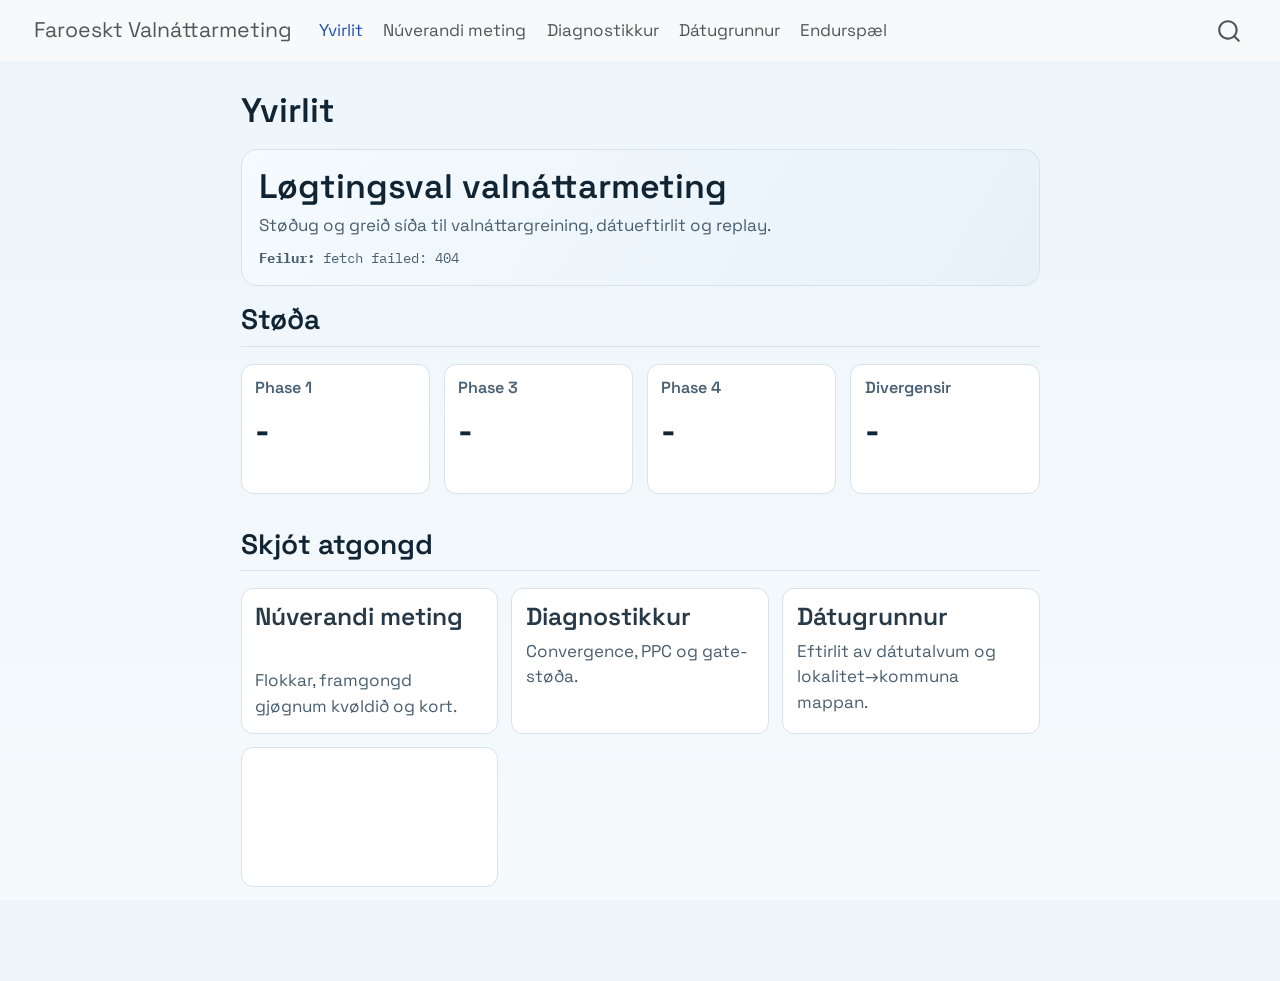
==== index.html @ c9852c03 "Publish website snapshot" ====
<!DOCTYPE html>
<html xmlns="http://www.w3.org/1999/xhtml" lang="en" xml:lang="en"><head>

<meta charset="utf-8">
<meta name="generator" content="quarto-1.8.25">

<meta name="viewport" content="width=device-width, initial-scale=1.0, user-scalable=yes">


<title>Yvirlit – Faroeskt Valnáttarmeting</title>
<style>
code{white-space: pre-wrap;}
span.smallcaps{font-variant: small-caps;}
div.columns{display: flex; gap: min(4vw, 1.5em);}
div.column{flex: auto; overflow-x: auto;}
div.hanging-indent{margin-left: 1.5em; text-indent: -1.5em;}
ul.task-list{list-style: none;}
ul.task-list li input[type="checkbox"] {
  width: 0.8em;
  margin: 0 0.8em 0.2em -1em; /* quarto-specific, see https://github.com/quarto-dev/quarto-cli/issues/4556 */ 
  vertical-align: middle;
}
</style>


<script src="site_libs/quarto-nav/quarto-nav.js"></script>
<script src="site_libs/quarto-nav/headroom.min.js"></script>
<script src="site_libs/clipboard/clipboard.min.js"></script>
<script src="site_libs/quarto-search/autocomplete.umd.js"></script>
<script src="site_libs/quarto-search/fuse.min.js"></script>
<script src="site_libs/quarto-search/quarto-search.js"></script>
<meta name="quarto:offset" content="./">
<script src="site_libs/quarto-html/quarto.js" type="module"></script>
<script src="site_libs/quarto-html/tabsets/tabsets.js" type="module"></script>
<script src="site_libs/quarto-html/axe/axe-check.js" type="module"></script>
<script src="site_libs/quarto-html/popper.min.js"></script>
<script src="site_libs/quarto-html/tippy.umd.min.js"></script>
<script src="site_libs/quarto-html/anchor.min.js"></script>
<link href="site_libs/quarto-html/tippy.css" rel="stylesheet">
<link href="site_libs/quarto-html/quarto-syntax-highlighting-7b89279ff1a6dce999919e0e67d4d9ec.css" rel="stylesheet" id="quarto-text-highlighting-styles">
<script src="site_libs/bootstrap/bootstrap.min.js"></script>
<link href="site_libs/bootstrap/bootstrap-icons.css" rel="stylesheet">
<link href="site_libs/bootstrap/bootstrap-e31584831b205ffbb2d98406f31c2a5b.min.css" rel="stylesheet" append-hash="true" id="quarto-bootstrap" data-mode="light">
<script id="quarto-search-options" type="application/json">{
  "location": "navbar",
  "copy-button": false,
  "collapse-after": 3,
  "panel-placement": "end",
  "type": "overlay",
  "limit": 50,
  "keyboard-shortcut": [
    "f",
    "/",
    "s"
  ],
  "show-item-context": false,
  "language": {
    "search-no-results-text": "No results",
    "search-matching-documents-text": "matching documents",
    "search-copy-link-title": "Copy link to search",
    "search-hide-matches-text": "Hide additional matches",
    "search-more-match-text": "more match in this document",
    "search-more-matches-text": "more matches in this document",
    "search-clear-button-title": "Clear",
    "search-text-placeholder": "",
    "search-detached-cancel-button-title": "Cancel",
    "search-submit-button-title": "Submit",
    "search-label": "Search"
  }
}</script>


<link rel="stylesheet" href="assets/site.css">
</head>

<body class="nav-fixed fullcontent quarto-light">

<div id="quarto-search-results"></div>
  <header id="quarto-header" class="headroom fixed-top">
    <nav class="navbar navbar-expand-lg " data-bs-theme="dark">
      <div class="navbar-container container-fluid">
      <div class="navbar-brand-container mx-auto">
    <a href="./index.html" class="navbar-brand navbar-brand-logo">
    </a>
    <a class="navbar-brand" href="./index.html">
    <span class="navbar-title">Faroeskt Valnáttarmeting</span>
    </a>
  </div>
            <div id="quarto-search" class="" title="Search"></div>
          <button class="navbar-toggler" type="button" data-bs-toggle="collapse" data-bs-target="#navbarCollapse" aria-controls="navbarCollapse" role="menu" aria-expanded="false" aria-label="Toggle navigation" onclick="if (window.quartoToggleHeadroom) { window.quartoToggleHeadroom(); }">
  <span class="navbar-toggler-icon"></span>
</button>
          <div class="collapse navbar-collapse" id="navbarCollapse">
            <ul class="navbar-nav navbar-nav-scroll me-auto">
  <li class="nav-item">
    <a class="nav-link active" href="./index.html" aria-current="page"> 
<span class="menu-text">Yvirlit</span></a>
  </li>  
  <li class="nav-item">
    <a class="nav-link" href="./nowcast.html"> 
<span class="menu-text">Núverandi meting</span></a>
  </li>  
  <li class="nav-item">
    <a class="nav-link" href="./diagnostics.html"> 
<span class="menu-text">Diagnostikkur</span></a>
  </li>  
  <li class="nav-item">
    <a class="nav-link" href="./data.html"> 
<span class="menu-text">Dátugrunnur</span></a>
  </li>  
  <li class="nav-item">
    <a class="nav-link" href="./replay.html"> 
<span class="menu-text">Endurspæl</span></a>
  </li>  
</ul>
          </div> <!-- /navcollapse -->
            <div class="quarto-navbar-tools">
</div>
      </div> <!-- /container-fluid -->
    </nav>
</header>
<!-- content -->
<div id="quarto-content" class="quarto-container page-columns page-rows-contents page-layout-article page-navbar">
<!-- sidebar -->
<!-- margin-sidebar -->
    
<!-- main -->
<main class="content" id="quarto-document-content">

<header id="title-block-header" class="quarto-title-block default">
<div class="quarto-title">
<h1 class="title">Yvirlit</h1>
</div>



<div class="quarto-title-meta">

    
  
    
  </div>
  


</header>


<div class="hero">
<h1>
Løgtingsval valnáttarmeting
</h1>
<p>
Støðug og greið síða til valnáttargreining, dátueftirlit og replay.
</p>
<div class="hero-meta">
<span id="last-sync">Loading…</span>
</div>
</div>
<section id="støða" class="level2">
<h2 class="anchored" data-anchor-id="støða">Støða</h2>
<div class="grid-4">
<div class="kpi-card">
<h3 class="anchored">
Phase 1
</h3>
<div id="kpi-phase1" class="kpi">
-
</div>
</div>
<div class="kpi-card">
<h3 class="anchored">
Phase 3
</h3>
<div id="kpi-phase3" class="kpi">
-
</div>
</div>
<div class="kpi-card">
<h3 class="anchored">
Phase 4
</h3>
<div id="kpi-phase4" class="kpi">
-
</div>
</div>
<div class="kpi-card">
<h3 class="anchored">
Divergensir
</h3>
<div id="kpi-div" class="kpi">
-
</div>
</div>
</div>
</section>
<section id="skjót-atgongd" class="level2">
<h2 class="anchored" data-anchor-id="skjót-atgongd">Skjót atgongd</h2>
<div class="grid-3">
<a class="nav-card" href="nowcast.html">
<h3 class="anchored">
Núverandi meting
</h3>
<p>
Flokkar, framgongd gjøgnum kvøldið og kort.
</p>
</a> <a class="nav-card" href="diagnostics.html">
<h3 class="anchored">
Diagnostikkur
</h3>
<p>
Convergence, PPC og gate-støða.
</p>
</a> <a class="nav-card" href="data.html">
<h3 class="anchored">
Dátugrunnur
</h3>
<p>
Eftirlit av dátutalvum og lokalitet→kommuna mappan.
</p>
</a><p><a class="nav-card" href="data.html"></a></p>
</div>
<script src="assets/site.js"></script>
<script>
window.renderOverviewPage();
</script>


</section>

</main> <!-- /main -->
<script id="quarto-html-after-body" type="application/javascript">
  window.document.addEventListener("DOMContentLoaded", function (event) {
    const icon = "";
    const anchorJS = new window.AnchorJS();
    anchorJS.options = {
      placement: 'right',
      icon: icon
    };
    anchorJS.add('.anchored');
    const isCodeAnnotation = (el) => {
      for (const clz of el.classList) {
        if (clz.startsWith('code-annotation-')) {                     
          return true;
        }
      }
      return false;
    }
    const onCopySuccess = function(e) {
      // button target
      const button = e.trigger;
      // don't keep focus
      button.blur();
      // flash "checked"
      button.classList.add('code-copy-button-checked');
      var currentTitle = button.getAttribute("title");
      button.setAttribute("title", "Copied!");
      let tooltip;
      if (window.bootstrap) {
        button.setAttribute("data-bs-toggle", "tooltip");
        button.setAttribute("data-bs-placement", "left");
        button.setAttribute("data-bs-title", "Copied!");
        tooltip = new bootstrap.Tooltip(button, 
          { trigger: "manual", 
            customClass: "code-copy-button-tooltip",
            offset: [0, -8]});
        tooltip.show();    
      }
      setTimeout(function() {
        if (tooltip) {
          tooltip.hide();
          button.removeAttribute("data-bs-title");
          button.removeAttribute("data-bs-toggle");
          button.removeAttribute("data-bs-placement");
        }
        button.setAttribute("title", currentTitle);
        button.classList.remove('code-copy-button-checked');
      }, 1000);
      // clear code selection
      e.clearSelection();
    }
    const getTextToCopy = function(trigger) {
      const outerScaffold = trigger.parentElement.cloneNode(true);
      const codeEl = outerScaffold.querySelector('code');
      for (const childEl of codeEl.children) {
        if (isCodeAnnotation(childEl)) {
          childEl.remove();
        }
      }
      return codeEl.innerText;
    }
    const clipboard = new window.ClipboardJS('.code-copy-button:not([data-in-quarto-modal])', {
      text: getTextToCopy
    });
    clipboard.on('success', onCopySuccess);
    if (window.document.getElementById('quarto-embedded-source-code-modal')) {
      const clipboardModal = new window.ClipboardJS('.code-copy-button[data-in-quarto-modal]', {
        text: getTextToCopy,
        container: window.document.getElementById('quarto-embedded-source-code-modal')
      });
      clipboardModal.on('success', onCopySuccess);
    }
      var localhostRegex = new RegExp(/^(?:http|https):\/\/localhost\:?[0-9]*\//);
      var mailtoRegex = new RegExp(/^mailto:/);
        var filterRegex = new RegExp('/' + window.location.host + '/');
      var isInternal = (href) => {
          return filterRegex.test(href) || localhostRegex.test(href) || mailtoRegex.test(href);
      }
      // Inspect non-navigation links and adorn them if external
     var links = window.document.querySelectorAll('a[href]:not(.nav-link):not(.navbar-brand):not(.toc-action):not(.sidebar-link):not(.sidebar-item-toggle):not(.pagination-link):not(.no-external):not([aria-hidden]):not(.dropdown-item):not(.quarto-navigation-tool):not(.about-link)');
      for (var i=0; i<links.length; i++) {
        const link = links[i];
        if (!isInternal(link.href)) {
          // undo the damage that might have been done by quarto-nav.js in the case of
          // links that we want to consider external
          if (link.dataset.originalHref !== undefined) {
            link.href = link.dataset.originalHref;
          }
        }
      }
    function tippyHover(el, contentFn, onTriggerFn, onUntriggerFn) {
      const config = {
        allowHTML: true,
        maxWidth: 500,
        delay: 100,
        arrow: false,
        appendTo: function(el) {
            return el.parentElement;
        },
        interactive: true,
        interactiveBorder: 10,
        theme: 'quarto',
        placement: 'bottom-start',
      };
      if (contentFn) {
        config.content = contentFn;
      }
      if (onTriggerFn) {
        config.onTrigger = onTriggerFn;
      }
      if (onUntriggerFn) {
        config.onUntrigger = onUntriggerFn;
      }
      window.tippy(el, config); 
    }
    const noterefs = window.document.querySelectorAll('a[role="doc-noteref"]');
    for (var i=0; i<noterefs.length; i++) {
      const ref = noterefs[i];
      tippyHover(ref, function() {
        // use id or data attribute instead here
        let href = ref.getAttribute('data-footnote-href') || ref.getAttribute('href');
        try { href = new URL(href).hash; } catch {}
        const id = href.replace(/^#\/?/, "");
        const note = window.document.getElementById(id);
        if (note) {
          return note.innerHTML;
        } else {
          return "";
        }
      });
    }
    const xrefs = window.document.querySelectorAll('a.quarto-xref');
    const processXRef = (id, note) => {
      // Strip column container classes
      const stripColumnClz = (el) => {
        el.classList.remove("page-full", "page-columns");
        if (el.children) {
          for (const child of el.children) {
            stripColumnClz(child);
          }
        }
      }
      stripColumnClz(note)
      if (id === null || id.startsWith('sec-')) {
        // Special case sections, only their first couple elements
        const container = document.createElement("div");
        if (note.children && note.children.length > 2) {
          container.appendChild(note.children[0].cloneNode(true));
          for (let i = 1; i < note.children.length; i++) {
            const child = note.children[i];
            if (child.tagName === "P" && child.innerText === "") {
              continue;
            } else {
              container.appendChild(child.cloneNode(true));
              break;
            }
          }
          if (window.Quarto?.typesetMath) {
            window.Quarto.typesetMath(container);
          }
          return container.innerHTML
        } else {
          if (window.Quarto?.typesetMath) {
            window.Quarto.typesetMath(note);
          }
          return note.innerHTML;
        }
      } else {
        // Remove any anchor links if they are present
        const anchorLink = note.querySelector('a.anchorjs-link');
        if (anchorLink) {
          anchorLink.remove();
        }
        if (window.Quarto?.typesetMath) {
          window.Quarto.typesetMath(note);
        }
        if (note.classList.contains("callout")) {
          return note.outerHTML;
        } else {
          return note.innerHTML;
        }
      }
    }
    for (var i=0; i<xrefs.length; i++) {
      const xref = xrefs[i];
      tippyHover(xref, undefined, function(instance) {
        instance.disable();
        let url = xref.getAttribute('href');
        let hash = undefined; 
        if (url.startsWith('#')) {
          hash = url;
        } else {
          try { hash = new URL(url).hash; } catch {}
        }
        if (hash) {
          const id = hash.replace(/^#\/?/, "");
          const note = window.document.getElementById(id);
          if (note !== null) {
            try {
              const html = processXRef(id, note.cloneNode(true));
              instance.setContent(html);
            } finally {
              instance.enable();
              instance.show();
            }
          } else {
            // See if we can fetch this
            fetch(url.split('#')[0])
            .then(res => res.text())
            .then(html => {
              const parser = new DOMParser();
              const htmlDoc = parser.parseFromString(html, "text/html");
              const note = htmlDoc.getElementById(id);
              if (note !== null) {
                const html = processXRef(id, note);
                instance.setContent(html);
              } 
            }).finally(() => {
              instance.enable();
              instance.show();
            });
          }
        } else {
          // See if we can fetch a full url (with no hash to target)
          // This is a special case and we should probably do some content thinning / targeting
          fetch(url)
          .then(res => res.text())
          .then(html => {
            const parser = new DOMParser();
            const htmlDoc = parser.parseFromString(html, "text/html");
            const note = htmlDoc.querySelector('main.content');
            if (note !== null) {
              // This should only happen for chapter cross references
              // (since there is no id in the URL)
              // remove the first header
              if (note.children.length > 0 && note.children[0].tagName === "HEADER") {
                note.children[0].remove();
              }
              const html = processXRef(null, note);
              instance.setContent(html);
            } 
          }).finally(() => {
            instance.enable();
            instance.show();
          });
        }
      }, function(instance) {
      });
    }
        let selectedAnnoteEl;
        const selectorForAnnotation = ( cell, annotation) => {
          let cellAttr = 'data-code-cell="' + cell + '"';
          let lineAttr = 'data-code-annotation="' +  annotation + '"';
          const selector = 'span[' + cellAttr + '][' + lineAttr + ']';
          return selector;
        }
        const selectCodeLines = (annoteEl) => {
          const doc = window.document;
          const targetCell = annoteEl.getAttribute("data-target-cell");
          const targetAnnotation = annoteEl.getAttribute("data-target-annotation");
          const annoteSpan = window.document.querySelector(selectorForAnnotation(targetCell, targetAnnotation));
          const lines = annoteSpan.getAttribute("data-code-lines").split(",");
          const lineIds = lines.map((line) => {
            return targetCell + "-" + line;
          })
          let top = null;
          let height = null;
          let parent = null;
          if (lineIds.length > 0) {
              //compute the position of the single el (top and bottom and make a div)
              const el = window.document.getElementById(lineIds[0]);
              top = el.offsetTop;
              height = el.offsetHeight;
              parent = el.parentElement.parentElement;
            if (lineIds.length > 1) {
              const lastEl = window.document.getElementById(lineIds[lineIds.length - 1]);
              const bottom = lastEl.offsetTop + lastEl.offsetHeight;
              height = bottom - top;
            }
            if (top !== null && height !== null && parent !== null) {
              // cook up a div (if necessary) and position it 
              let div = window.document.getElementById("code-annotation-line-highlight");
              if (div === null) {
                div = window.document.createElement("div");
                div.setAttribute("id", "code-annotation-line-highlight");
                div.style.position = 'absolute';
                parent.appendChild(div);
              }
              div.style.top = top - 2 + "px";
              div.style.height = height + 4 + "px";
              div.style.left = 0;
              let gutterDiv = window.document.getElementById("code-annotation-line-highlight-gutter");
              if (gutterDiv === null) {
                gutterDiv = window.document.createElement("div");
                gutterDiv.setAttribute("id", "code-annotation-line-highlight-gutter");
                gutterDiv.style.position = 'absolute';
                const codeCell = window.document.getElementById(targetCell);
                const gutter = codeCell.querySelector('.code-annotation-gutter');
                gutter.appendChild(gutterDiv);
              }
              gutterDiv.style.top = top - 2 + "px";
              gutterDiv.style.height = height + 4 + "px";
            }
            selectedAnnoteEl = annoteEl;
          }
        };
        const unselectCodeLines = () => {
          const elementsIds = ["code-annotation-line-highlight", "code-annotation-line-highlight-gutter"];
          elementsIds.forEach((elId) => {
            const div = window.document.getElementById(elId);
            if (div) {
              div.remove();
            }
          });
          selectedAnnoteEl = undefined;
        };
          // Handle positioning of the toggle
      window.addEventListener(
        "resize",
        throttle(() => {
          elRect = undefined;
          if (selectedAnnoteEl) {
            selectCodeLines(selectedAnnoteEl);
          }
        }, 10)
      );
      function throttle(fn, ms) {
      let throttle = false;
      let timer;
        return (...args) => {
          if(!throttle) { // first call gets through
              fn.apply(this, args);
              throttle = true;
          } else { // all the others get throttled
              if(timer) clearTimeout(timer); // cancel #2
              timer = setTimeout(() => {
                fn.apply(this, args);
                timer = throttle = false;
              }, ms);
          }
        };
      }
        // Attach click handler to the DT
        const annoteDls = window.document.querySelectorAll('dt[data-target-cell]');
        for (const annoteDlNode of annoteDls) {
          annoteDlNode.addEventListener('click', (event) => {
            const clickedEl = event.target;
            if (clickedEl !== selectedAnnoteEl) {
              unselectCodeLines();
              const activeEl = window.document.querySelector('dt[data-target-cell].code-annotation-active');
              if (activeEl) {
                activeEl.classList.remove('code-annotation-active');
              }
              selectCodeLines(clickedEl);
              clickedEl.classList.add('code-annotation-active');
            } else {
              // Unselect the line
              unselectCodeLines();
              clickedEl.classList.remove('code-annotation-active');
            }
          });
        }
    const findCites = (el) => {
      const parentEl = el.parentElement;
      if (parentEl) {
        const cites = parentEl.dataset.cites;
        if (cites) {
          return {
            el,
            cites: cites.split(' ')
          };
        } else {
          return findCites(el.parentElement)
        }
      } else {
        return undefined;
      }
    };
    var bibliorefs = window.document.querySelectorAll('a[role="doc-biblioref"]');
    for (var i=0; i<bibliorefs.length; i++) {
      const ref = bibliorefs[i];
      const citeInfo = findCites(ref);
      if (citeInfo) {
        tippyHover(citeInfo.el, function() {
          var popup = window.document.createElement('div');
          citeInfo.cites.forEach(function(cite) {
            var citeDiv = window.document.createElement('div');
            citeDiv.classList.add('hanging-indent');
            citeDiv.classList.add('csl-entry');
            var biblioDiv = window.document.getElementById('ref-' + cite);
            if (biblioDiv) {
              citeDiv.innerHTML = biblioDiv.innerHTML;
            }
            popup.appendChild(citeDiv);
          });
          return popup.innerHTML;
        });
      }
    }
  });
  </script>
</div> <!-- /content -->




</body></html>
---- site_libs/quarto-html/tippy.css ----
.tippy-box[data-animation=fade][data-state=hidden]{opacity:0}[data-tippy-root]{max-width:calc(100vw - 10px)}.tippy-box{position:relative;background-color:#333;color:#fff;border-radius:4px;font-size:14px;line-height:1.4;white-space:normal;outline:0;transition-property:transform,visibility,opacity}.tippy-box[data-placement^=top]>.tippy-arrow{bottom:0}.tippy-box[data-placement^=top]>.tippy-arrow:before{bottom:-7px;left:0;border-width:8px 8px 0;border-top-color:initial;transform-origin:center top}.tippy-box[data-placement^=bottom]>.tippy-arrow{top:0}.tippy-box[data-placement^=bottom]>.tippy-arrow:before{top:-7px;left:0;border-width:0 8px 8px;border-bottom-color:initial;transform-origin:center bottom}.tippy-box[data-placement^=left]>.tippy-arrow{right:0}.tippy-box[data-placement^=left]>.tippy-arrow:before{border-width:8px 0 8px 8px;border-left-color:initial;right:-7px;transform-origin:center left}.tippy-box[data-placement^=right]>.tippy-arrow{left:0}.tippy-box[data-placement^=right]>.tippy-arrow:before{left:-7px;border-width:8px 8px 8px 0;border-right-color:initial;transform-origin:center right}.tippy-box[data-inertia][data-state=visible]{transition-timing-function:cubic-bezier(.54,1.5,.38,1.11)}.tippy-arrow{width:16px;height:16px;color:#333}.tippy-arrow:before{content:"";position:absolute;border-color:transparent;border-style:solid}.tippy-content{position:relative;padding:5px 9px;z-index:1}
---- site_libs/quarto-html/quarto-syntax-highlighting-7b89279ff1a6dce999919e0e67d4d9ec.css ----
/* quarto syntax highlight colors */
:root {
  --quarto-hl-ot-color: #003B4F;
  --quarto-hl-at-color: #657422;
  --quarto-hl-ss-color: #20794D;
  --quarto-hl-an-color: #5E5E5E;
  --quarto-hl-fu-color: #4758AB;
  --quarto-hl-st-color: #20794D;
  --quarto-hl-cf-color: #003B4F;
  --quarto-hl-op-color: #5E5E5E;
  --quarto-hl-er-color: #AD0000;
  --quarto-hl-bn-color: #AD0000;
  --quarto-hl-al-color: #AD0000;
  --quarto-hl-va-color: #111111;
  --quarto-hl-bu-color: inherit;
  --quarto-hl-ex-color: inherit;
  --quarto-hl-pp-color: #AD0000;
  --quarto-hl-in-color: #5E5E5E;
  --quarto-hl-vs-color: #20794D;
  --quarto-hl-wa-color: #5E5E5E;
  --quarto-hl-do-color: #5E5E5E;
  --quarto-hl-im-color: #00769E;
  --quarto-hl-ch-color: #20794D;
  --quarto-hl-dt-color: #AD0000;
  --quarto-hl-fl-color: #AD0000;
  --quarto-hl-co-color: #5E5E5E;
  --quarto-hl-cv-color: #5E5E5E;
  --quarto-hl-cn-color: #8f5902;
  --quarto-hl-sc-color: #5E5E5E;
  --quarto-hl-dv-color: #AD0000;
  --quarto-hl-kw-color: #003B4F;
}

/* other quarto variables */
:root {
  --quarto-font-monospace: SFMono-Regular, Menlo, Monaco, Consolas, "Liberation Mono", "Courier New", monospace;
}

/* syntax highlight based on Pandoc's rules */
pre > code.sourceCode > span {
  color: #003B4F;
}

code.sourceCode > span {
  color: #003B4F;
}

div.sourceCode,
div.sourceCode pre.sourceCode {
  color: #003B4F;
}

/* Normal */
code span {
  color: #003B4F;
}

/* Alert */
code span.al {
  color: #AD0000;
  font-style: inherit;
}

/* Annotation */
code span.an {
  color: #5E5E5E;
  font-style: inherit;
}

/* Attribute */
code span.at {
  color: #657422;
  font-style: inherit;
}

/* BaseN */
code span.bn {
  color: #AD0000;
  font-style: inherit;
}

/* BuiltIn */
code span.bu {
  font-style: inherit;
}

/* ControlFlow */
code span.cf {
  color: #003B4F;
  font-weight: bold;
  font-style: inherit;
}

/* Char */
code span.ch {
  color: #20794D;
  font-style: inherit;
}

/* Constant */
code span.cn {
  color: #8f5902;
  font-style: inherit;
}

/* Comment */
code span.co {
  color: #5E5E5E;
  font-style: inherit;
}

/* CommentVar */
code span.cv {
  color: #5E5E5E;
  font-style: italic;
}

/* Documentation */
code span.do {
  color: #5E5E5E;
  font-style: italic;
}

/* DataType */
code span.dt {
  color: #AD0000;
  font-style: inherit;
}

/* DecVal */
code span.dv {
  color: #AD0000;
  font-style: inherit;
}

/* Error */
code span.er {
  color: #AD0000;
  font-style: inherit;
}

/* Extension */
code span.ex {
  font-style: inherit;
}

/* Float */
code span.fl {
  color: #AD0000;
  font-style: inherit;
}

/* Function */
code span.fu {
  color: #4758AB;
  font-style: inherit;
}

/* Import */
code span.im {
  color: #00769E;
  font-style: inherit;
}

/* Information */
code span.in {
  color: #5E5E5E;
  font-style: inherit;
}

/* Keyword */
code span.kw {
  color: #003B4F;
  font-weight: bold;
  font-style: inherit;
}

/* Operator */
code span.op {
  color: #5E5E5E;
  font-style: inherit;
}

/* Other */
code span.ot {
  color: #003B4F;
  font-style: inherit;
}

/* Preprocessor */
code span.pp {
  color: #AD0000;
  font-style: inherit;
}

/* SpecialChar */
code span.sc {
  color: #5E5E5E;
  font-style: inherit;
}

/* SpecialString */
code span.ss {
  color: #20794D;
  font-style: inherit;
}

/* String */
code span.st {
  color: #20794D;
  font-style: inherit;
}

/* Variable */
code span.va {
  color: #111111;
  font-style: inherit;
}

/* VerbatimString */
code span.vs {
  color: #20794D;
  font-style: inherit;
}

/* Warning */
code span.wa {
  color: #5E5E5E;
  font-style: italic;
}

.prevent-inlining {
  content: "</";
}

/*# sourceMappingURL=3944bc705cfaf4c80e56f77c5205168a.css.map */
---- assets/site.css ----
@import url('https://fonts.googleapis.com/css2?family=Space+Grotesk:wght@500;700&family=IBM+Plex+Mono:wght@400;500&display=swap');

:root {
  --ink: #102433;
  --muted: #4a5f70;
  --panel: #ffffff;
  --line: #d7e2ea;
  --blue: #1f5fa9;
  --red: #c73529;
  --green: #177c55;
}

body {
  font-family: 'Space Grotesk', sans-serif;
  color: var(--ink);
  background: linear-gradient(180deg, #edf5fb 0%, #f5fafc 100%);
}

.hero {
  background: linear-gradient(120deg, #f5fbff 0%, #e6f1f9 100%);
  border: 1px solid var(--line);
  border-radius: 16px;
  padding: 1rem;
  margin-bottom: 1rem;
}

.hero h1 { margin: 0 0 .3rem; }
.hero p { margin: 0; color: var(--muted); }
.hero-meta { margin-top: .5rem; font-family: 'IBM Plex Mono', monospace; font-size: .85rem; }

.panel {
  background: var(--panel);
  border: 1px solid var(--line);
  border-radius: 14px;
  padding: .85rem;
  margin-bottom: 1rem;
  box-shadow: 0 8px 22px rgba(16, 36, 51, .06);
}

.grid-4 { display: grid; grid-template-columns: repeat(4, minmax(0,1fr)); gap: .8rem; margin-bottom: 1rem; }
.grid-3 { display: grid; grid-template-columns: repeat(3, minmax(0,1fr)); gap: .8rem; }
.grid-2 { display: grid; grid-template-columns: repeat(2, minmax(0,1fr)); gap: .8rem; }
.grid-2-wide { display: grid; grid-template-columns: 2fr 1fr; gap: .8rem; margin-bottom: 1rem; }

.kpi-card { background: #fff; border: 1px solid var(--line); border-radius: 12px; padding: .8rem; min-height: 130px; }
.kpi-card h3 { margin: 0 0 .45rem; font-size: .95rem; color: #365065; }
.kpi { font-size: 2rem; font-weight: 700; }

.nav-card {
  text-decoration: none;
  color: inherit;
  background: #fff;
  border: 1px solid var(--line);
  border-radius: 12px;
  padding: .8rem;
  display: block;
  min-height: 140px;
}

.nav-card h3 { margin: 0 0 .4rem; }
.nav-card p { margin: 0; color: var(--muted); }

.party-grid { display: grid; grid-template-columns: repeat(2,minmax(0,1fr)); gap: .7rem; }
.party-card { border: 1px solid var(--line); border-radius: 12px; padding: .7rem; min-height: 160px; }
.party-name { color: #3f5a6c; font-size: .9rem; }
.party-metric { font-size: 2rem; font-weight: 700; line-height: 1; margin-top: .4rem; }
.party-delta-up { color: var(--green); font-family: 'IBM Plex Mono', monospace; }
.party-delta-down { color: var(--red); font-family: 'IBM Plex Mono', monospace; }

.timeline-row { display: grid; grid-template-columns: 55px 1fr 90px; gap: .5rem; align-items: center; margin-bottom: .4rem; }
.timeline-time,.timeline-v { font-family: 'IBM Plex Mono', monospace; font-size: .75rem; }
.track { height: 10px; border-radius: 999px; background: #dce7ef; overflow: hidden; }
.fill-reported { height: 10px; background: linear-gradient(90deg, #1f5fa9, #6ea1dc); }
.fill-unc { height: 8px; background: linear-gradient(90deg, #c73529, #e27e72); margin-top: 2px; }

.map { height: 520px; border-radius: 10px; border: 1px solid var(--line); }
.map-short { height: 420px; }

.status-table { width: 100%; border-collapse: collapse; }
.status-table th,.status-table td { padding: .55rem; border-bottom: 1px solid #e8eef3; text-align: left; }
.badge { font-family: 'IBM Plex Mono', monospace; font-size: .75rem; padding: .12rem .4rem; border-radius: 999px; }
.badge-pass { background: #d9f4e5; color: #0a694d; }
.badge-fail { background: #ffe0dd; color: #8a1c1c; }
.badge-missing { background: #eceff1; color: #3e515e; }

.bar-row { display: grid; grid-template-columns: 80px 1fr 50px; gap: .5rem; align-items: center; margin-bottom: .45rem; }
.bar-track { height: 10px; border-radius: 999px; background: #dce7ef; overflow: hidden; }
.bar-fill { height: 10px; background: linear-gradient(90deg, #1f5fa9, #c73529); }

.controls-row {
  display: grid;
  grid-template-columns: repeat(2, minmax(0, 1fr));
  gap: .8rem;
  margin-bottom: .8rem;
}

.select-control {
  width: 100%;
  border: 1px solid var(--line);
  border-radius: 10px;
  padding: .5rem .65rem;
  background: #fff;
  color: var(--ink);
  font-family: 'IBM Plex Mono', monospace;
  font-size: .85rem;
}

.table-wrap {
  max-height: 540px;
  overflow: auto;
}

.selected-row {
  background: #eef5ff;
}

@media (max-width: 980px) {
  .grid-4,.grid-3,.grid-2,.grid-2-wide { grid-template-columns: 1fr; }
  .party-grid { grid-template-columns: 1fr; }
  .map { height: 360px; }
  .controls-row { grid-template-columns: 1fr; }
}
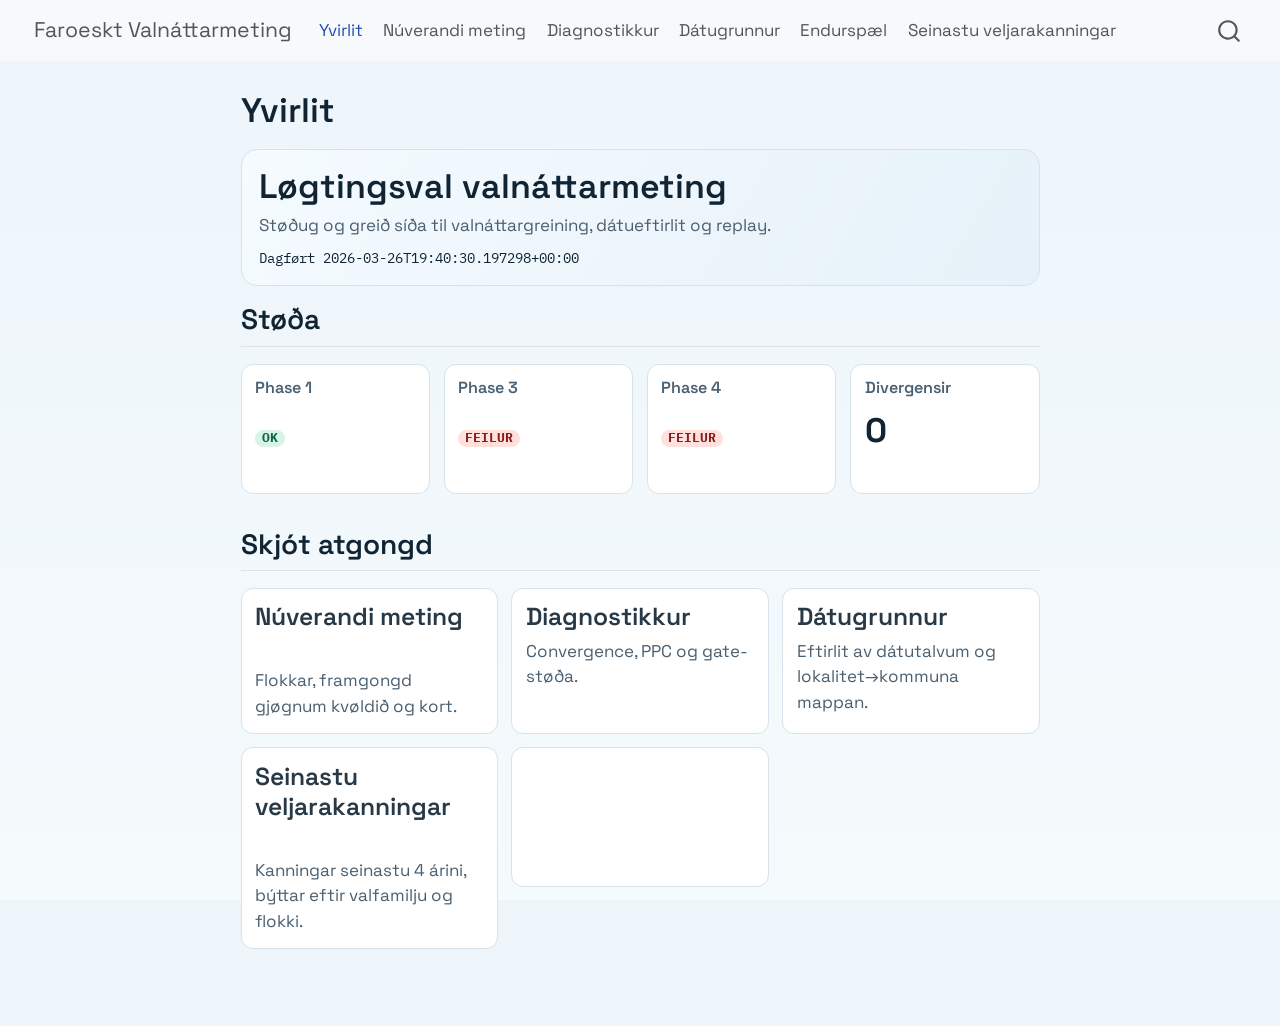
==== commit 60ecbb99: "Website cleanup + latest polls page" ====
--- a/index.html
+++ b/index.html
@@ -112,6 +112,10 @@
     <a class="nav-link" href="./replay.html"> 
 <span class="menu-text">Endurspæl</span></a>
   </li>  
+  <li class="nav-item">
+    <a class="nav-link" href="./polls.html"> 
+<span class="menu-text">Seinastu veljarakanningar</span></a>
+  </li>  
 </ul>
           </div> <!-- /navcollapse -->
             <div class="quarto-navbar-tools">
@@ -218,7 +222,14 @@
 <p>
 Eftirlit av dátutalvum og lokalitet→kommuna mappan.
 </p>
-</a><p><a class="nav-card" href="data.html"></a></p>
+</a> <a class="nav-card" href="polls.html">
+<h3 class="anchored">
+Seinastu veljarakanningar
+</h3>
+<p>
+Kanningar seinastu 4 árini, býttar eftir valfamilju og flokki.
+</p>
+</a><p><a class="nav-card" href="polls.html"></a></p>
 </div>
 <script src="assets/site.js"></script>
 <script>
--- a/assets/site.css
+++ b/assets/site.css
@@ -110,6 +110,11 @@
   overflow: auto;
 }
 
+.polls-table td,
+.polls-table th {
+  white-space: nowrap;
+}
+
 .selected-row {
   background: #eef5ff;
 }
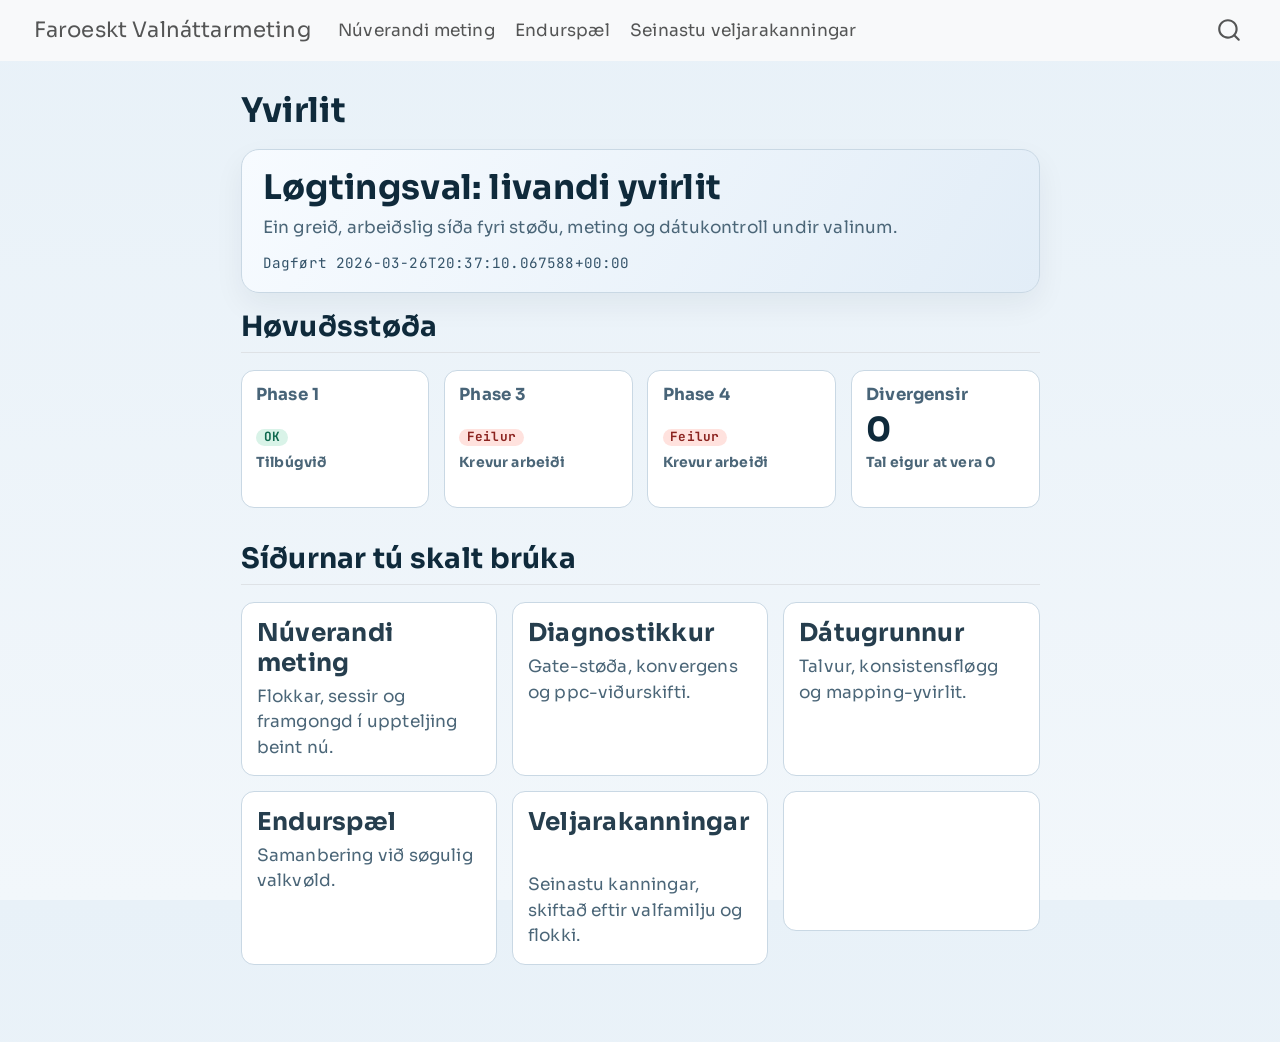
==== commit 464cb37a: "Update live dashboard site" ====
--- a/index.html
+++ b/index.html
@@ -93,20 +93,8 @@
           <div class="collapse navbar-collapse" id="navbarCollapse">
             <ul class="navbar-nav navbar-nav-scroll me-auto">
   <li class="nav-item">
-    <a class="nav-link active" href="./index.html" aria-current="page"> 
-<span class="menu-text">Yvirlit</span></a>
-  </li>  
-  <li class="nav-item">
     <a class="nav-link" href="./nowcast.html"> 
 <span class="menu-text">Núverandi meting</span></a>
-  </li>  
-  <li class="nav-item">
-    <a class="nav-link" href="./diagnostics.html"> 
-<span class="menu-text">Diagnostikkur</span></a>
-  </li>  
-  <li class="nav-item">
-    <a class="nav-link" href="./data.html"> 
-<span class="menu-text">Dátugrunnur</span></a>
   </li>  
   <li class="nav-item">
     <a class="nav-link" href="./replay.html"> 
@@ -152,17 +140,17 @@
 
 <div class="hero">
 <h1>
-Løgtingsval valnáttarmeting
+Løgtingsval: livandi yvirlit
 </h1>
 <p>
-Støðug og greið síða til valnáttargreining, dátueftirlit og replay.
+Ein greið, arbeiðslig síða fyri støðu, meting og dátukontroll undir valinum.
 </p>
 <div class="hero-meta">
 <span id="last-sync">Loading…</span>
 </div>
 </div>
-<section id="støða" class="level2">
-<h2 class="anchored" data-anchor-id="støða">Støða</h2>
+<section id="høvuðsstøða" class="level2">
+<h2 class="anchored" data-anchor-id="høvuðsstøða">Høvuðsstøða</h2>
 <div class="grid-4">
 <div class="kpi-card">
 <h3 class="anchored">
@@ -198,36 +186,43 @@
 </div>
 </div>
 </section>
-<section id="skjót-atgongd" class="level2">
-<h2 class="anchored" data-anchor-id="skjót-atgongd">Skjót atgongd</h2>
+<section id="síðurnar-tú-skalt-brúka" class="level2">
+<h2 class="anchored" data-anchor-id="síðurnar-tú-skalt-brúka">Síðurnar tú skalt brúka</h2>
 <div class="grid-3">
 <a class="nav-card" href="nowcast.html">
 <h3 class="anchored">
 Núverandi meting
 </h3>
 <p>
-Flokkar, framgongd gjøgnum kvøldið og kort.
+Flokkar, sessir og framgongd í uppteljing beint nú.
 </p>
 </a> <a class="nav-card" href="diagnostics.html">
 <h3 class="anchored">
 Diagnostikkur
 </h3>
 <p>
-Convergence, PPC og gate-støða.
+Gate-støða, konvergens og ppc-viðurskifti.
 </p>
 </a> <a class="nav-card" href="data.html">
 <h3 class="anchored">
 Dátugrunnur
 </h3>
 <p>
-Eftirlit av dátutalvum og lokalitet→kommuna mappan.
+Talvur, konsistensfløgg og mapping-yvirlit.
+</p>
+</a> <a class="nav-card" href="replay.html">
+<h3 class="anchored">
+Endurspæl
+</h3>
+<p>
+Samanbering við søgulig valkvøld.
 </p>
 </a> <a class="nav-card" href="polls.html">
 <h3 class="anchored">
-Seinastu veljarakanningar
+Veljarakanningar
 </h3>
 <p>
-Kanningar seinastu 4 árini, býttar eftir valfamilju og flokki.
+Seinastu kanningar, skiftað eftir valfamilju og flokki.
 </p>
 </a><p><a class="nav-card" href="polls.html"></a></p>
 </div>
--- a/assets/site.css
+++ b/assets/site.css
@@ -1,112 +1,341 @@
-@import url('https://fonts.googleapis.com/css2?family=Space+Grotesk:wght@500;700&family=IBM+Plex+Mono:wght@400;500&display=swap');
+@import url('https://fonts.googleapis.com/css2?family=Sora:wght@400;600;700&family=JetBrains+Mono:wght@400;600&display=swap');
 
 :root {
-  --ink: #102433;
-  --muted: #4a5f70;
+  --bg-top: #e8f1f8;
+  --bg-bottom: #f2f7fb;
+  --ink: #0f2a3b;
+  --muted: #4b6678;
   --panel: #ffffff;
-  --line: #d7e2ea;
+  --line: #c9d8e4;
+  --line-strong: #aabfd0;
   --blue: #1f5fa9;
-  --red: #c73529;
-  --green: #177c55;
+  --blue-soft: #8ab4de;
+  --teal: #168068;
+  --red: #c13a2d;
+  --amber: #9f6d17;
 }
 
 body {
-  font-family: 'Space Grotesk', sans-serif;
+  font-family: 'Sora', sans-serif;
   color: var(--ink);
-  background: linear-gradient(180deg, #edf5fb 0%, #f5fafc 100%);
+  background: linear-gradient(180deg, var(--bg-top) 0%, var(--bg-bottom) 100%);
+  letter-spacing: 0.01em;
+}
+
+h1,
+h2,
+h3 {
+  font-weight: 700;
+  letter-spacing: 0.01em;
 }
 
 .hero {
-  background: linear-gradient(120deg, #f5fbff 0%, #e6f1f9 100%);
-  border: 1px solid var(--line);
-  border-radius: 16px;
-  padding: 1rem;
+  background: linear-gradient(120deg, #f7fbff 0%, #e2edf7 100%);
+  border: 1px solid var(--line);
+  border-radius: 18px;
+  padding: 1.1rem 1.25rem;
   margin-bottom: 1rem;
-}
-
-.hero h1 { margin: 0 0 .3rem; }
-.hero p { margin: 0; color: var(--muted); }
-.hero-meta { margin-top: .5rem; font-family: 'IBM Plex Mono', monospace; font-size: .85rem; }
+  box-shadow: 0 12px 30px rgba(15, 42, 59, 0.06);
+}
+
+.hero h1 {
+  margin: 0 0 0.35rem;
+}
+
+.hero p {
+  margin: 0;
+  color: var(--muted);
+}
+
+.hero-compact {
+  margin-top: 0.35rem;
+  margin-bottom: 1.2rem;
+}
+
+.hero-meta {
+  margin-top: 0.65rem;
+  font-family: 'JetBrains Mono', monospace;
+  font-size: 0.84rem;
+  color: #35546a;
+}
 
 .panel {
   background: var(--panel);
   border: 1px solid var(--line);
-  border-radius: 14px;
-  padding: .85rem;
+  border-radius: 16px;
+  padding: 0.95rem;
   margin-bottom: 1rem;
-  box-shadow: 0 8px 22px rgba(16, 36, 51, .06);
-}
-
-.grid-4 { display: grid; grid-template-columns: repeat(4, minmax(0,1fr)); gap: .8rem; margin-bottom: 1rem; }
-.grid-3 { display: grid; grid-template-columns: repeat(3, minmax(0,1fr)); gap: .8rem; }
-.grid-2 { display: grid; grid-template-columns: repeat(2, minmax(0,1fr)); gap: .8rem; }
-.grid-2-wide { display: grid; grid-template-columns: 2fr 1fr; gap: .8rem; margin-bottom: 1rem; }
-
-.kpi-card { background: #fff; border: 1px solid var(--line); border-radius: 12px; padding: .8rem; min-height: 130px; }
-.kpi-card h3 { margin: 0 0 .45rem; font-size: .95rem; color: #365065; }
-.kpi { font-size: 2rem; font-weight: 700; }
+  box-shadow: 0 10px 28px rgba(15, 42, 59, 0.06);
+}
+
+.grid-4 {
+  display: grid;
+  grid-template-columns: repeat(4, minmax(0, 1fr));
+  gap: 0.85rem;
+  margin-bottom: 1.05rem;
+}
+
+.grid-3 {
+  display: grid;
+  grid-template-columns: repeat(3, minmax(0, 1fr));
+  gap: 0.85rem;
+}
+
+.grid-2 {
+  display: grid;
+  grid-template-columns: repeat(2, minmax(0, 1fr));
+  gap: 0.85rem;
+}
+
+.grid-2-wide {
+  display: grid;
+  grid-template-columns: 2fr 1fr;
+  gap: 0.85rem;
+  margin-bottom: 1rem;
+}
+
+.kpi-card {
+  background: #fff;
+  border: 1px solid var(--line);
+  border-radius: 13px;
+  padding: 0.85rem;
+  min-height: 138px;
+}
+
+.kpi-card h3 {
+  margin: 0 0 0.45rem;
+  font-size: 0.98rem;
+  color: #35546a;
+}
+
+.kpi {
+  font-size: 1.95rem;
+  font-weight: 700;
+  line-height: 1.05;
+}
+
+.kpi-sub {
+  margin-top: 0.4rem;
+  font-size: 0.82rem;
+  color: var(--muted);
+}
 
 .nav-card {
   text-decoration: none;
   color: inherit;
   background: #fff;
   border: 1px solid var(--line);
-  border-radius: 12px;
-  padding: .8rem;
+  border-radius: 13px;
+  padding: 0.9rem;
   display: block;
   min-height: 140px;
-}
-
-.nav-card h3 { margin: 0 0 .4rem; }
-.nav-card p { margin: 0; color: var(--muted); }
-
-.party-grid { display: grid; grid-template-columns: repeat(2,minmax(0,1fr)); gap: .7rem; }
-.party-card { border: 1px solid var(--line); border-radius: 12px; padding: .7rem; min-height: 160px; }
-.party-name { color: #3f5a6c; font-size: .9rem; }
-.party-metric { font-size: 2rem; font-weight: 700; line-height: 1; margin-top: .4rem; }
-.party-delta-up { color: var(--green); font-family: 'IBM Plex Mono', monospace; }
-.party-delta-down { color: var(--red); font-family: 'IBM Plex Mono', monospace; }
-
-.timeline-row { display: grid; grid-template-columns: 55px 1fr 90px; gap: .5rem; align-items: center; margin-bottom: .4rem; }
-.timeline-time,.timeline-v { font-family: 'IBM Plex Mono', monospace; font-size: .75rem; }
-.track { height: 10px; border-radius: 999px; background: #dce7ef; overflow: hidden; }
-.fill-reported { height: 10px; background: linear-gradient(90deg, #1f5fa9, #6ea1dc); }
-.fill-unc { height: 8px; background: linear-gradient(90deg, #c73529, #e27e72); margin-top: 2px; }
-
-.map { height: 520px; border-radius: 10px; border: 1px solid var(--line); }
-.map-short { height: 420px; }
-
-.status-table { width: 100%; border-collapse: collapse; }
-.status-table th,.status-table td { padding: .55rem; border-bottom: 1px solid #e8eef3; text-align: left; }
-.badge { font-family: 'IBM Plex Mono', monospace; font-size: .75rem; padding: .12rem .4rem; border-radius: 999px; }
-.badge-pass { background: #d9f4e5; color: #0a694d; }
-.badge-fail { background: #ffe0dd; color: #8a1c1c; }
-.badge-missing { background: #eceff1; color: #3e515e; }
-
-.bar-row { display: grid; grid-template-columns: 80px 1fr 50px; gap: .5rem; align-items: center; margin-bottom: .45rem; }
-.bar-track { height: 10px; border-radius: 999px; background: #dce7ef; overflow: hidden; }
-.bar-fill { height: 10px; background: linear-gradient(90deg, #1f5fa9, #c73529); }
+  transition: transform 140ms ease, box-shadow 140ms ease, border-color 140ms ease;
+}
+
+.nav-card:hover {
+  transform: translateY(-2px);
+  border-color: var(--line-strong);
+  box-shadow: 0 9px 20px rgba(15, 42, 59, 0.08);
+}
+
+.nav-card h3 {
+  margin: 0 0 0.35rem;
+}
+
+.nav-card p {
+  margin: 0;
+  color: var(--muted);
+}
+
+.party-grid {
+  display: grid;
+  grid-template-columns: repeat(2, minmax(0, 1fr));
+  gap: 0.7rem;
+}
+
+.party-card {
+  border: 1px solid var(--line);
+  border-radius: 12px;
+  padding: 0.75rem;
+  min-height: 145px;
+}
+
+.party-topline {
+  display: flex;
+  gap: 0.45rem;
+  align-items: baseline;
+}
+
+.party-name {
+  color: #3f5d70;
+  font-size: 0.88rem;
+}
+
+.party-metric {
+  font-size: 2rem;
+  font-weight: 700;
+  line-height: 1.05;
+  margin-top: 0.4rem;
+}
+
+.party-seatline {
+  margin-top: 0.25rem;
+}
+
+.party-delta-up,
+.party-delta-down {
+  font-family: 'JetBrains Mono', monospace;
+  margin-top: 0.15rem;
+}
+
+.party-delta-up {
+  color: var(--teal);
+}
+
+.party-delta-down {
+  color: var(--red);
+}
+
+.timeline-row {
+  display: grid;
+  grid-template-columns: 62px 1fr 118px;
+  gap: 0.55rem;
+  align-items: center;
+  margin-bottom: 0.45rem;
+}
+
+.timeline-time,
+.timeline-v {
+  font-family: 'JetBrains Mono', monospace;
+  font-size: 0.76rem;
+}
+
+.track {
+  height: 10px;
+  border-radius: 999px;
+  background: #d9e6f1;
+  overflow: hidden;
+}
+
+.fill-reported {
+  height: 10px;
+  background: linear-gradient(90deg, #1f5fa9, var(--blue-soft));
+}
+
+.fill-unc {
+  height: 8px;
+  background: linear-gradient(90deg, #c13a2d, #e68f86);
+  margin-top: 2px;
+}
+
+.status-note {
+  min-height: 110px;
+}
+
+.callout {
+  background: #f7fbff;
+  border: 1px solid #d7e5f1;
+  border-radius: 12px;
+  padding: 0.75rem;
+  color: #2e4c61;
+}
+
+.callout p {
+  margin: 0 0 0.4rem;
+}
+
+.callout p:last-child {
+  margin-bottom: 0;
+}
+
+.callout-error {
+  background: #fff1ef;
+  border-color: #f0c9c3;
+  color: #7d231c;
+}
+
+.status-table {
+  width: 100%;
+  border-collapse: collapse;
+}
+
+.status-table th,
+.status-table td {
+  padding: 0.56rem;
+  border-bottom: 1px solid #e6edf4;
+  text-align: left;
+}
+
+.status-table th {
+  color: #2f4b60;
+}
+
+.badge {
+  font-family: 'JetBrains Mono', monospace;
+  font-size: 0.75rem;
+  padding: 0.14rem 0.45rem;
+  border-radius: 999px;
+}
+
+.badge-pass {
+  background: #d9f3e8;
+  color: #0f694f;
+}
+
+.badge-fail {
+  background: #ffe2de;
+  color: #8b231f;
+}
+
+.badge-missing {
+  background: #e9eef2;
+  color: #3f5564;
+}
+
+.bar-row {
+  display: grid;
+  grid-template-columns: 82px 1fr 52px;
+  gap: 0.55rem;
+  align-items: center;
+  margin-bottom: 0.45rem;
+}
+
+.bar-track {
+  height: 10px;
+  border-radius: 999px;
+  background: #dce7f0;
+  overflow: hidden;
+}
+
+.bar-fill {
+  height: 10px;
+  background: linear-gradient(90deg, #1f5fa9, #c13a2d);
+}
 
 .controls-row {
   display: grid;
   grid-template-columns: repeat(2, minmax(0, 1fr));
-  gap: .8rem;
-  margin-bottom: .8rem;
+  gap: 0.85rem;
 }
 
 .select-control {
   width: 100%;
   border: 1px solid var(--line);
   border-radius: 10px;
-  padding: .5rem .65rem;
+  padding: 0.52rem 0.66rem;
   background: #fff;
   color: var(--ink);
-  font-family: 'IBM Plex Mono', monospace;
-  font-size: .85rem;
+  font-family: 'JetBrains Mono', monospace;
+  font-size: 0.85rem;
+}
+
+.stats-list {
+  display: grid;
+  gap: 0.4rem;
 }
 
 .table-wrap {
-  max-height: 540px;
+  max-height: 560px;
   overflow: auto;
 }
 
@@ -116,12 +345,30 @@
 }
 
 .selected-row {
-  background: #eef5ff;
+  background: #ebf4ff;
 }
 
 @media (max-width: 980px) {
-  .grid-4,.grid-3,.grid-2,.grid-2-wide { grid-template-columns: 1fr; }
-  .party-grid { grid-template-columns: 1fr; }
-  .map { height: 360px; }
-  .controls-row { grid-template-columns: 1fr; }
-}
+  .grid-4,
+  .grid-3,
+  .grid-2,
+  .grid-2-wide {
+    grid-template-columns: 1fr;
+  }
+
+  .party-grid {
+    grid-template-columns: 1fr;
+  }
+
+  .controls-row {
+    grid-template-columns: 1fr;
+  }
+
+  .timeline-row {
+    grid-template-columns: 54px 1fr;
+  }
+
+  .timeline-v {
+    grid-column: 1 / -1;
+  }
+}
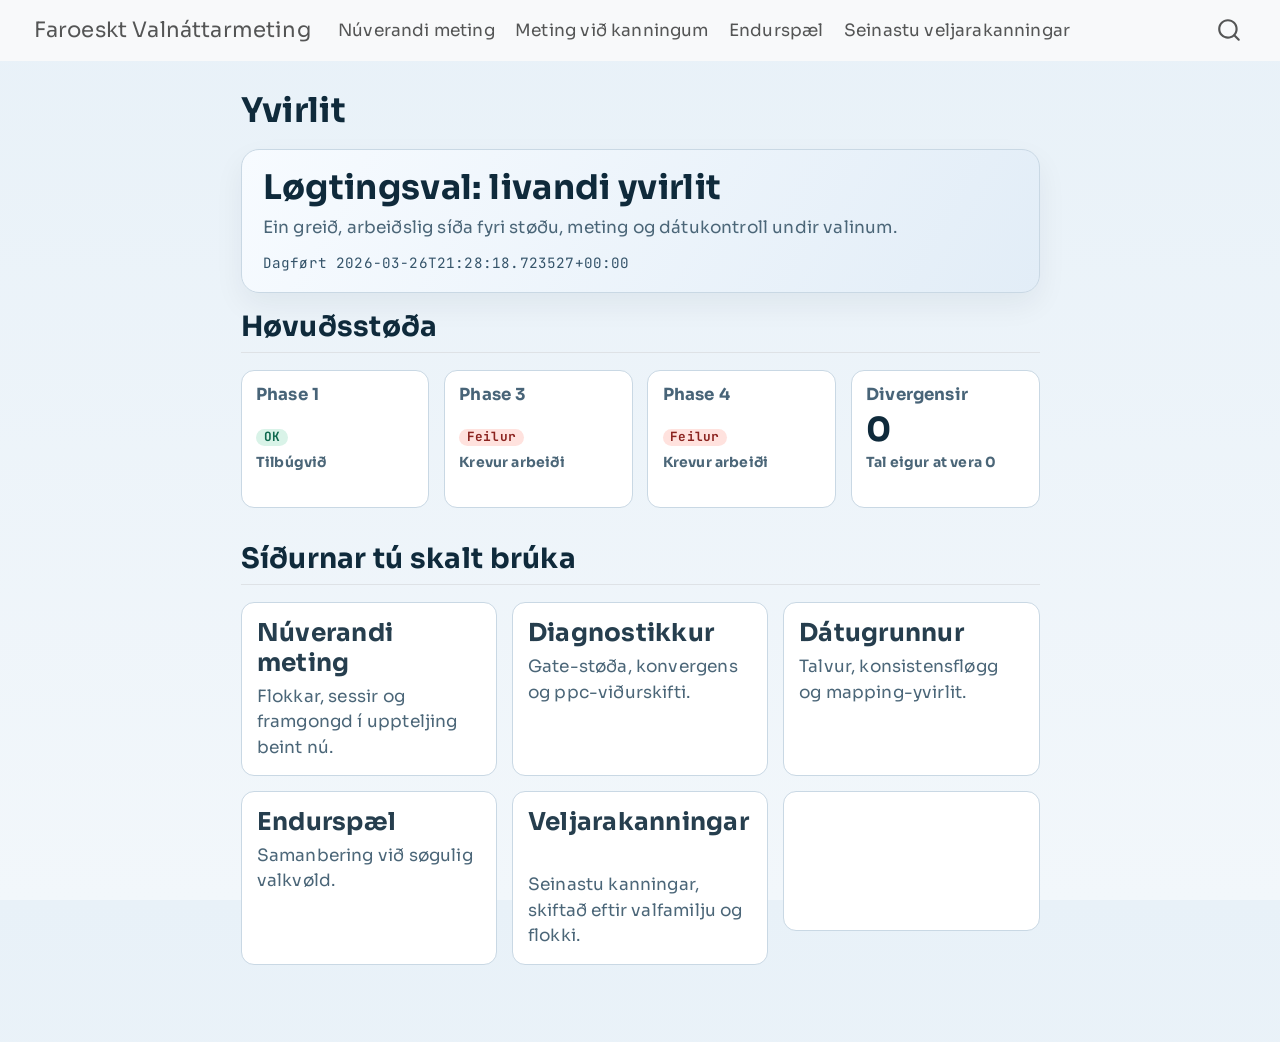
==== commit 5ad7acc0: "Add polls-enabled nowcast page and sync site build" ====
--- a/index.html
+++ b/index.html
@@ -95,6 +95,10 @@
   <li class="nav-item">
     <a class="nav-link" href="./nowcast.html"> 
 <span class="menu-text">Núverandi meting</span></a>
+  </li>  
+  <li class="nav-item">
+    <a class="nav-link" href="./nowcast_polls.html"> 
+<span class="menu-text">Meting við kanningum</span></a>
   </li>  
   <li class="nav-item">
     <a class="nav-link" href="./replay.html"> 
--- a/assets/site.css
+++ b/assets/site.css
@@ -318,6 +318,44 @@
   gap: 0.85rem;
 }
 
+.hero-polls {
+  background: linear-gradient(120deg, #f3fbf6 0%, #deefe8 52%, #d7e7f5 100%);
+}
+
+.panel-highlight {
+  border-color: #b9d7c9;
+  box-shadow: 0 12px 30px rgba(22, 128, 104, 0.12);
+}
+
+.impact-grid {
+  display: grid;
+  grid-template-columns: repeat(3, minmax(0, 1fr));
+  gap: 0.75rem;
+}
+
+.impact-card {
+  border: 1px solid var(--line);
+  border-radius: 12px;
+  background: #ffffff;
+  padding: 0.7rem;
+}
+
+.impact-title {
+  color: #2f4b60;
+  font-size: 0.86rem;
+  margin-bottom: 0.3rem;
+}
+
+.impact-value {
+  font-size: 1.6rem;
+  font-weight: 700;
+}
+
+.impact-note {
+  color: var(--muted);
+  font-size: 0.8rem;
+}
+
 .select-control {
   width: 100%;
   border: 1px solid var(--line);
@@ -364,6 +402,10 @@
     grid-template-columns: 1fr;
   }
 
+  .impact-grid {
+    grid-template-columns: 1fr;
+  }
+
   .timeline-row {
     grid-template-columns: 54px 1fr;
   }
